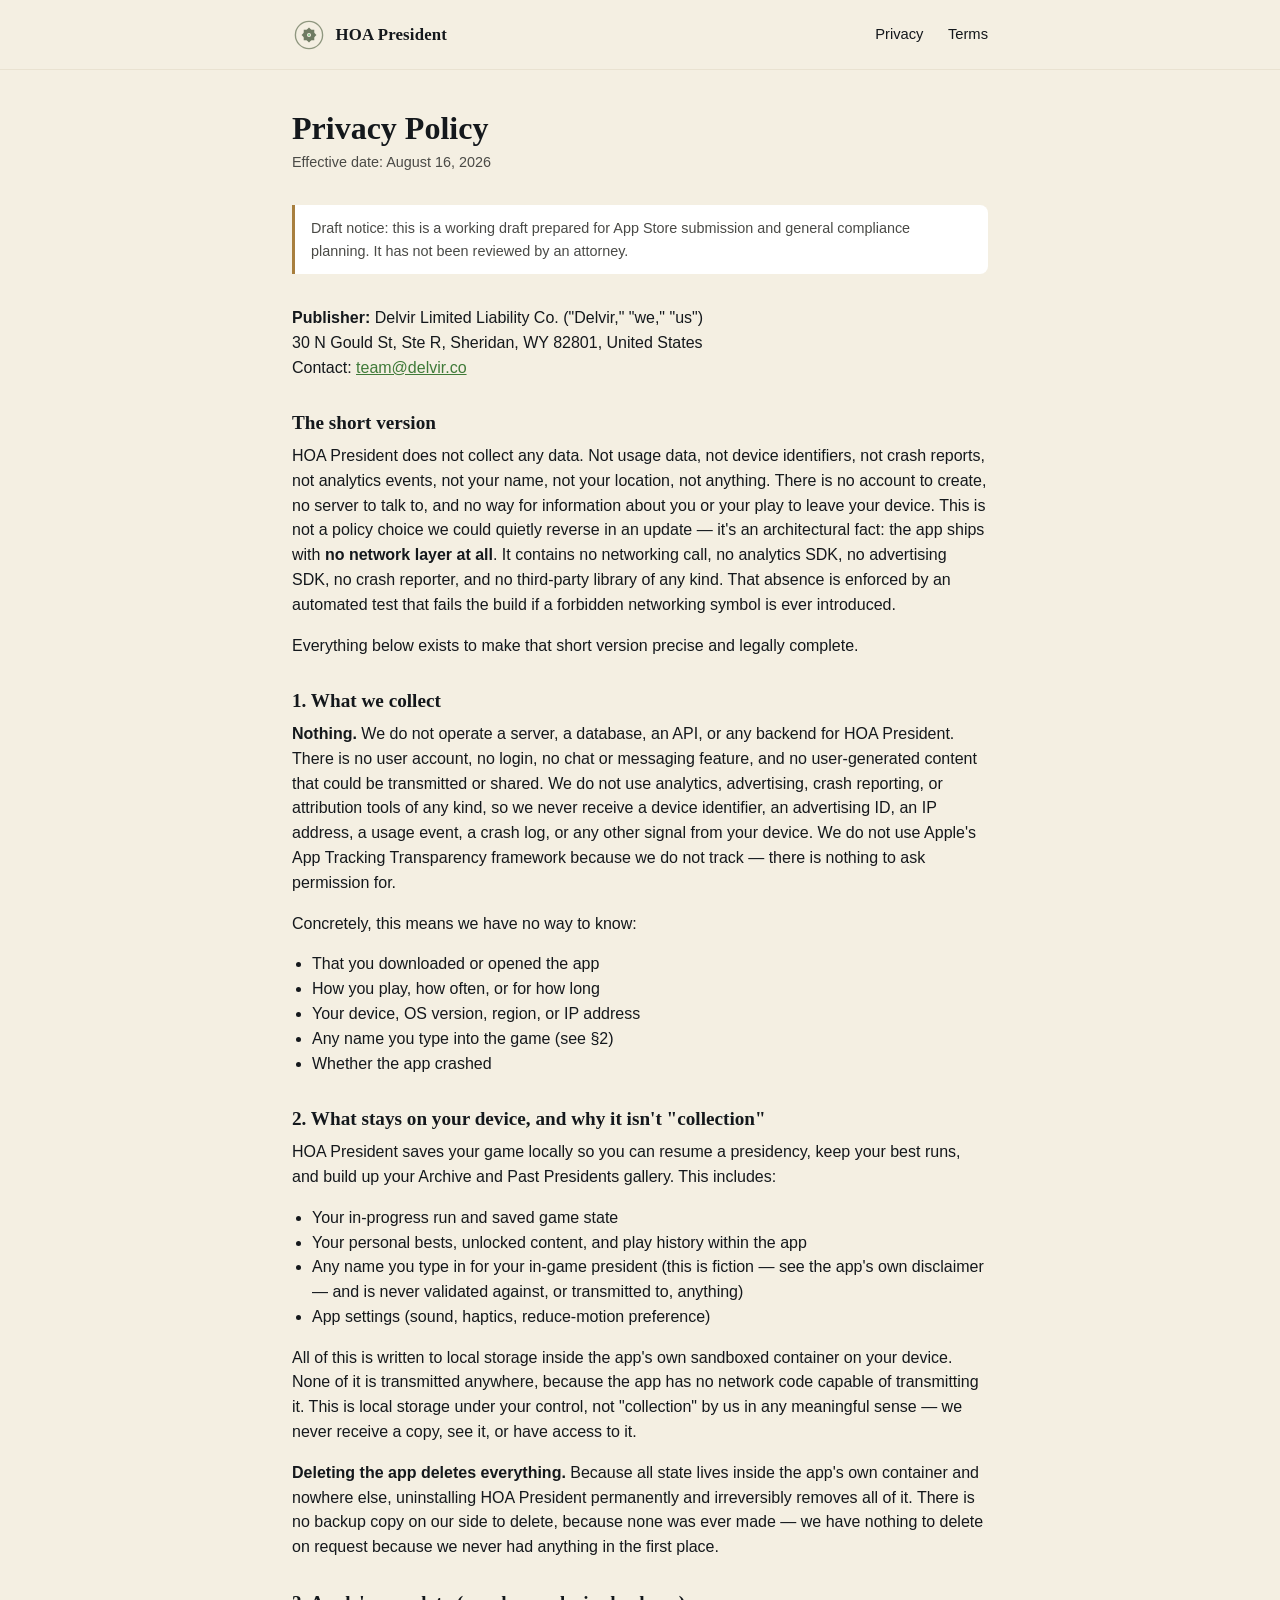
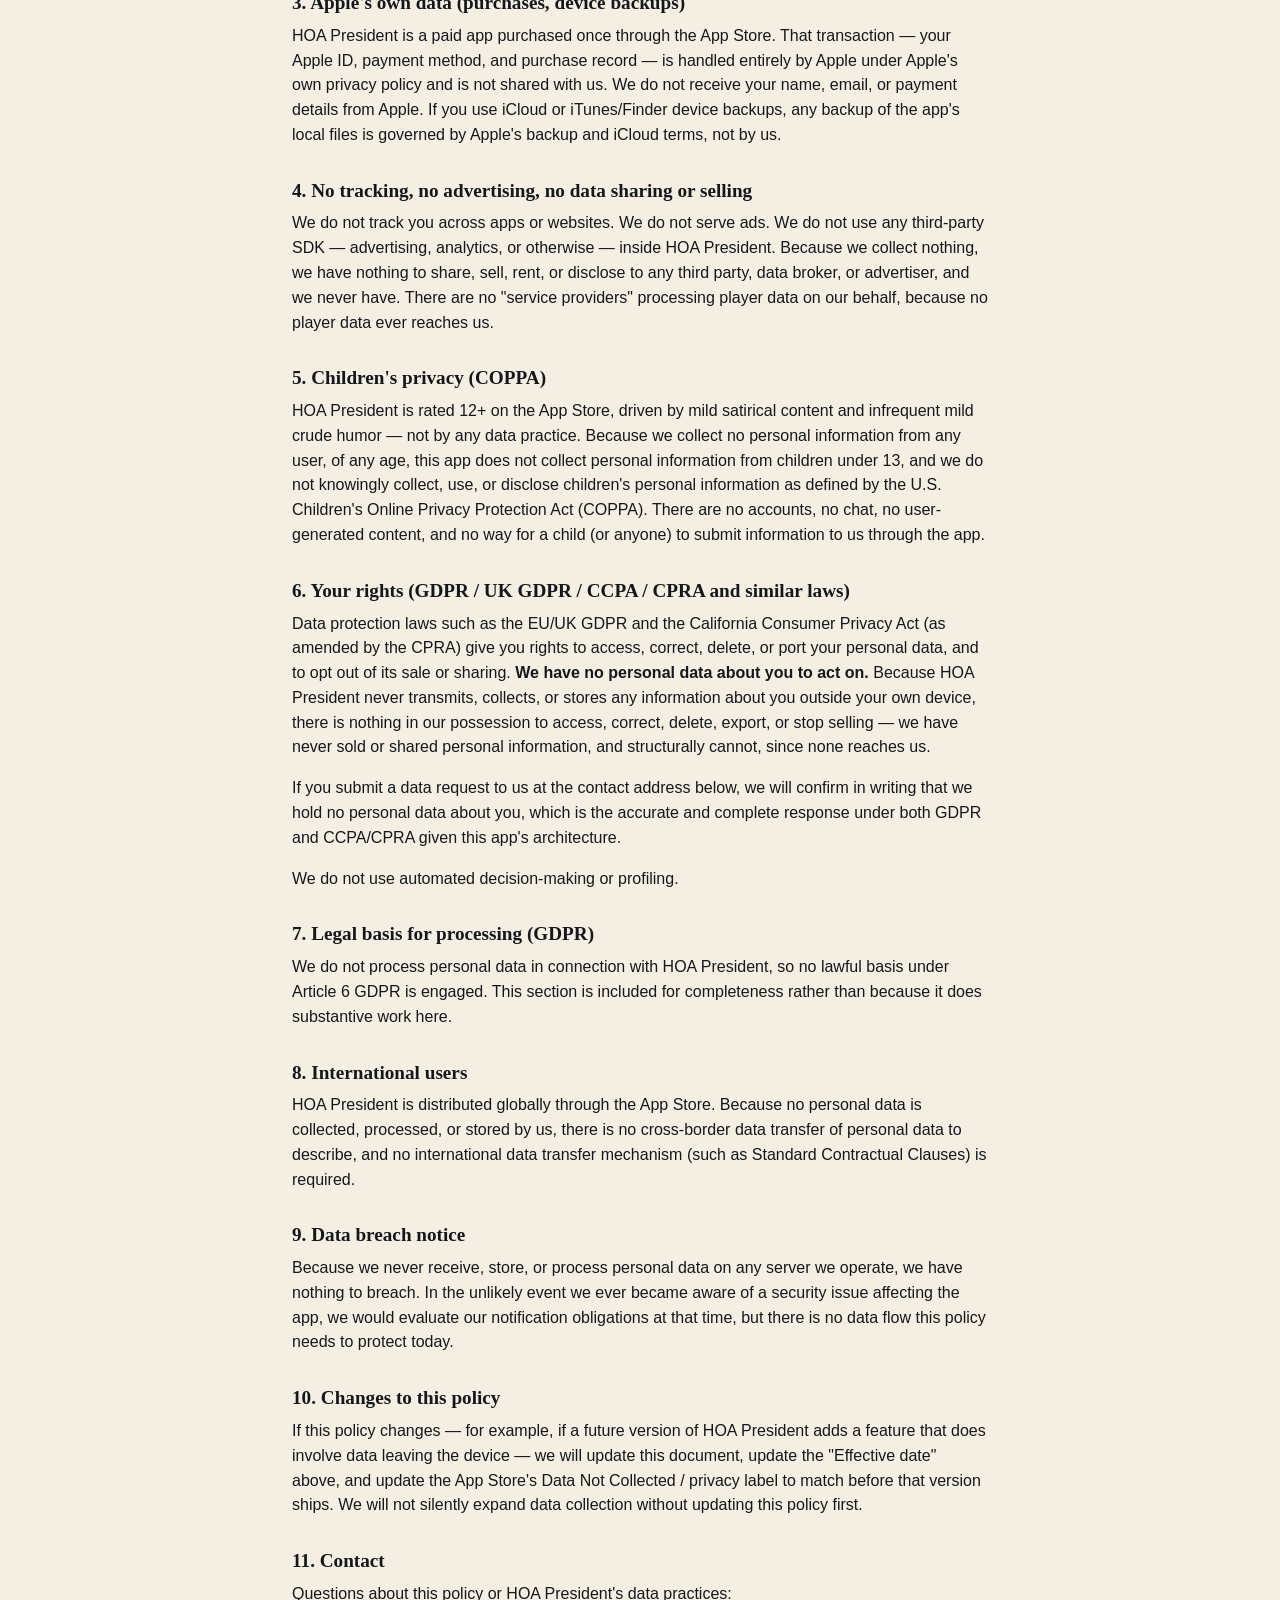
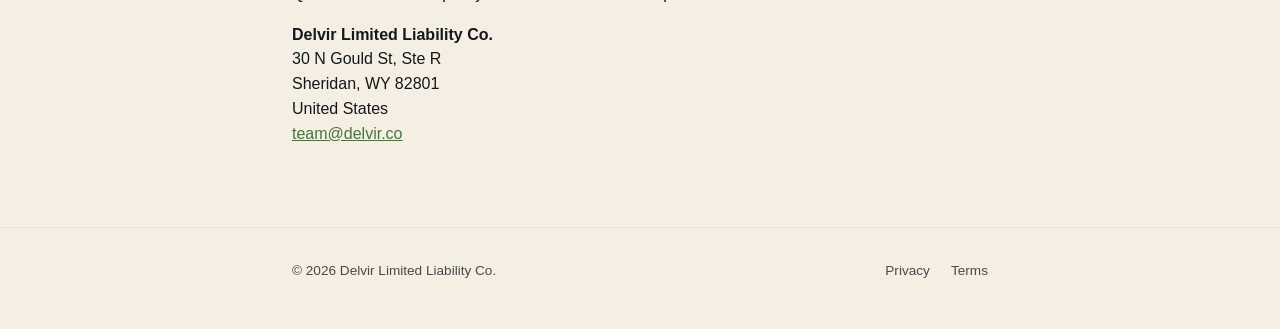
==== privacy.html @ aea38b38 "HOA President marketing site: static landing + privacy + terms Structural mirror of pocket-veto-site" ====
<!doctype html>
<html lang="en">
<head>
<meta charset="utf-8">
<meta name="viewport" content="width=device-width, initial-scale=1">
<title>Privacy Policy — HOA President</title>
<meta name="description" content="HOA President collects no data. No account, no server, no network calls of any kind — this policy explains exactly what that means and why.">
<meta property="og:title" content="HOA President — Privacy Policy">
<meta property="og:description" content="HOA President collects no data. No account, no server, no network calls of any kind.">
<meta property="og:type" content="website">
<meta property="og:url" content="https://hoa-president-site.vercel.app/privacy">
<meta name="theme-color" content="#f4efe2">
<link rel="icon" href="/favicon.svg?v=1" type="image/svg+xml">
<link rel="icon" href="/icon-32.png?v=1" sizes="32x32" type="image/png">
<link rel="apple-touch-icon" href="/apple-touch-icon.png?v=1" sizes="180x180">
<link rel="manifest" href="/site.webmanifest">
<link rel="stylesheet" href="/styles.css">
</head>
<body class="legal">

<header class="site-header">
  <div class="wrap">
    <a class="brand" href="/">
      <svg class="seal" viewBox="0 0 200 200" role="img" aria-label="HOA President mark">
        <circle cx="100" cy="100" r="80" fill="none" stroke="#8F977F" stroke-width="8"/>
        <g fill="#6F7B63">
          <rect x="69" y="69" width="62" height="62"/>
          <rect x="69" y="69" width="62" height="62" transform="rotate(45 100 100)"/>
        </g>
        <circle cx="100" cy="100" r="12" fill="#F4EFE2"/>
        <circle cx="100" cy="100" r="6" fill="#7FC98B"/>
      </svg>
      <span class="brand-name">HOA President</span>
    </a>
    <nav class="site-nav">
      <a href="/privacy">Privacy</a>
      <a href="/terms">Terms</a>
    </nav>
  </div>
</header>

<main>
  <div class="wrap">
    <h1>Privacy Policy</h1>
    <p class="effective">Effective date: August 16, 2026</p>

    <p class="notice">Draft notice: this is a working draft prepared for App Store submission and general compliance planning. It has not been reviewed by an attorney.</p>

    <p><strong>Publisher:</strong> Delvir Limited Liability Co. ("Delvir," "we," "us")<br>
    30 N Gould St, Ste R, Sheridan, WY 82801, United States<br>
    Contact: <a href="mailto:team@delvir.co">team@delvir.co</a></p>

    <h2>The short version</h2>
    <p>HOA President does not collect any data. Not usage data, not device identifiers, not crash reports, not analytics events, not your name, not your location, not anything. There is no account to create, no server to talk to, and no way for information about you or your play to leave your device. This is not a policy choice we could quietly reverse in an update — it's an architectural fact: the app ships with <strong>no network layer at all</strong>. It contains no networking call, no analytics SDK, no advertising SDK, no crash reporter, and no third-party library of any kind. That absence is enforced by an automated test that fails the build if a forbidden networking symbol is ever introduced.</p>
    <p>Everything below exists to make that short version precise and legally complete.</p>

    <h2>1. What we collect</h2>
    <p><strong>Nothing.</strong> We do not operate a server, a database, an API, or any backend for HOA President. There is no user account, no login, no chat or messaging feature, and no user-generated content that could be transmitted or shared. We do not use analytics, advertising, crash reporting, or attribution tools of any kind, so we never receive a device identifier, an advertising ID, an IP address, a usage event, a crash log, or any other signal from your device. We do not use Apple's App Tracking Transparency framework because we do not track — there is nothing to ask permission for.</p>
    <p>Concretely, this means we have no way to know:</p>
    <ul>
      <li>That you downloaded or opened the app</li>
      <li>How you play, how often, or for how long</li>
      <li>Your device, OS version, region, or IP address</li>
      <li>Any name you type into the game (see §2)</li>
      <li>Whether the app crashed</li>
    </ul>

    <h2>2. What stays on your device, and why it isn't "collection"</h2>
    <p>HOA President saves your game locally so you can resume a presidency, keep your best runs, and build up your Archive and Past Presidents gallery. This includes:</p>
    <ul>
      <li>Your in-progress run and saved game state</li>
      <li>Your personal bests, unlocked content, and play history within the app</li>
      <li>Any name you type in for your in-game president (this is fiction — see the app's own disclaimer — and is never validated against, or transmitted to, anything)</li>
      <li>App settings (sound, haptics, reduce-motion preference)</li>
    </ul>
    <p>All of this is written to local storage inside the app's own sandboxed container on your device. None of it is transmitted anywhere, because the app has no network code capable of transmitting it. This is local storage under your control, not "collection" by us in any meaningful sense — we never receive a copy, see it, or have access to it.</p>
    <p><strong>Deleting the app deletes everything.</strong> Because all state lives inside the app's own container and nowhere else, uninstalling HOA President permanently and irreversibly removes all of it. There is no backup copy on our side to delete, because none was ever made — we have nothing to delete on request because we never had anything in the first place.</p>

    <h2>3. Apple's own data (purchases, device backups)</h2>
    <p>HOA President is a paid app purchased once through the App Store. That transaction — your Apple ID, payment method, and purchase record — is handled entirely by Apple under Apple's own privacy policy and is not shared with us. We do not receive your name, email, or payment details from Apple. If you use iCloud or iTunes/Finder device backups, any backup of the app's local files is governed by Apple's backup and iCloud terms, not by us.</p>

    <h2>4. No tracking, no advertising, no data sharing or selling</h2>
    <p>We do not track you across apps or websites. We do not serve ads. We do not use any third-party SDK — advertising, analytics, or otherwise — inside HOA President. Because we collect nothing, we have nothing to share, sell, rent, or disclose to any third party, data broker, or advertiser, and we never have. There are no "service providers" processing player data on our behalf, because no player data ever reaches us.</p>

    <h2>5. Children's privacy (COPPA)</h2>
    <p>HOA President is rated 12+ on the App Store, driven by mild satirical content and infrequent mild crude humor — not by any data practice. Because we collect no personal information from any user, of any age, this app does not collect personal information from children under 13, and we do not knowingly collect, use, or disclose children's personal information as defined by the U.S. Children's Online Privacy Protection Act (COPPA). There are no accounts, no chat, no user-generated content, and no way for a child (or anyone) to submit information to us through the app.</p>

    <h2>6. Your rights (GDPR / UK GDPR / CCPA / CPRA and similar laws)</h2>
    <p>Data protection laws such as the EU/UK GDPR and the California Consumer Privacy Act (as amended by the CPRA) give you rights to access, correct, delete, or port your personal data, and to opt out of its sale or sharing. <strong>We have no personal data about you to act on.</strong> Because HOA President never transmits, collects, or stores any information about you outside your own device, there is nothing in our possession to access, correct, delete, export, or stop selling — we have never sold or shared personal information, and structurally cannot, since none reaches us.</p>
    <p>If you submit a data request to us at the contact address below, we will confirm in writing that we hold no personal data about you, which is the accurate and complete response under both GDPR and CCPA/CPRA given this app's architecture.</p>
    <p>We do not use automated decision-making or profiling.</p>

    <h2>7. Legal basis for processing (GDPR)</h2>
    <p>We do not process personal data in connection with HOA President, so no lawful basis under Article 6 GDPR is engaged. This section is included for completeness rather than because it does substantive work here.</p>

    <h2>8. International users</h2>
    <p>HOA President is distributed globally through the App Store. Because no personal data is collected, processed, or stored by us, there is no cross-border data transfer of personal data to describe, and no international data transfer mechanism (such as Standard Contractual Clauses) is required.</p>

    <h2>9. Data breach notice</h2>
    <p>Because we never receive, store, or process personal data on any server we operate, we have nothing to breach. In the unlikely event we ever became aware of a security issue affecting the app, we would evaluate our notification obligations at that time, but there is no data flow this policy needs to protect today.</p>

    <h2>10. Changes to this policy</h2>
    <p>If this policy changes — for example, if a future version of HOA President adds a feature that does involve data leaving the device — we will update this document, update the "Effective date" above, and update the App Store's Data Not Collected / privacy label to match before that version ships. We will not silently expand data collection without updating this policy first.</p>

    <h2>11. Contact</h2>
    <p>Questions about this policy or HOA President's data practices:</p>
    <p><strong>Delvir Limited Liability Co.</strong><br>
    30 N Gould St, Ste R<br>
    Sheridan, WY 82801<br>
    United States<br>
    <a href="mailto:team@delvir.co">team@delvir.co</a></p>
  </div>
</main>

<footer class="site-footer">
  <div class="wrap">
    <span>© 2026 Delvir Limited Liability Co.</span>
    <nav>
      <a href="/privacy">Privacy</a>
      <a href="/terms">Terms</a>
    </nav>
  </div>
</footer>

</body>
</html>
---- styles.css ----
/* Self-hosted type. No Google Fonts link anywhere: the site's CSP is
   `font-src 'self'` and `style-src 'self'`, so both the stylesheet request
   and the font files have to come from this origin. Licences ship next to
   the files (fonts/OFL-*.txt). */

@font-face {
  font-family: "Spectral";
  src: url("/fonts/Spectral-Regular.ttf") format("truetype");
  font-weight: 400;
  font-style: normal;
  font-display: swap;
}

@font-face {
  font-family: "Spectral";
  src: url("/fonts/Spectral-Italic.ttf") format("truetype");
  font-weight: 400;
  font-style: italic;
  font-display: swap;
}

@font-face {
  font-family: "Spectral";
  src: url("/fonts/Spectral-SemiBold.ttf") format("truetype");
  font-weight: 600;
  font-style: normal;
  font-display: swap;
}

@font-face {
  font-family: "Barlow Condensed";
  src: url("/fonts/BarlowCondensed-Medium.ttf") format("truetype");
  font-weight: 500;
  font-style: normal;
  font-display: swap;
}

@font-face {
  font-family: "Barlow Condensed";
  src: url("/fonts/BarlowCondensed-SemiBold.ttf") format("truetype");
  font-weight: 600;
  font-style: normal;
  font-display: swap;
}

/* HOA President — marketing site.

   Three sections, in order:
     1. shared base — parchment tokens and chrome the LEGAL pages run on
        (the joke of the app's end screen is that everything becomes a
        photocopied newsletter, so cream paper suits the paperwork pages).
        The landing page overrides all of it under `body.lp`.
     2. LANDING PAGE — "dusk over the subdivision": the app's own dark
        spruce ground, cream type, suburban pastel accents. Every token is
        lifted from the app's Palette.swift so site and app match.
     3. LEGAL PAGES — privacy.html / terms.html. */

:root {
  --ink: #14181c;
  --parchment: #f4efe2;
  --oxide: #e9e2d1;
  --garden: #3f7a38;
  --bylaws: #a87f3e;
  --max-w: 46rem;

  color-scheme: light;
  --bg: var(--parchment);
  --fg: var(--ink);
  --card-bg: #ffffff;
  --rule: var(--oxide);
  --muted: #4a4a46;
}

@media (prefers-color-scheme: dark) {
  :root {
    color-scheme: dark;
    --bg: #0c120c;
    --fg: var(--parchment);
    --card-bg: #18211a;
    --rule: #2e3a2a;
    --muted: #b6b9a4;
  }
}

* {
  box-sizing: border-box;
}

html {
  -webkit-text-size-adjust: 100%;
}

body {
  margin: 0;
  background: var(--bg);
  color: var(--fg);
  font-family: -apple-system, BlinkMacSystemFont, "Segoe UI", Roboto, Helvetica, Arial, sans-serif;
  line-height: 1.55;
  overflow-x: hidden;
}

h1, h2, h3, .display {
  font-family: ui-serif, Georgia, "Times New Roman", serif;
  font-weight: 700;
  line-height: 1.15;
  margin: 0 0 0.5em;
}

p {
  margin: 0 0 1em;
}

a {
  color: var(--garden);
}

@media (prefers-color-scheme: dark) {
  a { color: #8fd497; }
}

.eyebrow {
  font-size: 0.72rem;
  letter-spacing: 0.14em;
  text-transform: uppercase;
  font-weight: 600;
  color: var(--muted);
}

.wrap {
  max-width: var(--max-w);
  margin: 0 auto;
  padding: 0 1.25rem;
}

.wrap--wide {
  max-width: 60rem;
}

/* ==================================================================
   LANDING PAGE (index.html, body.lp)

   The app's own appearance: a very dark spruce green (a lawn after the
   streetlights come on, not neutral black), warm cream type, suburban
   pastel accents. The phone lives in the sticky right rail above the
   price card and pages through the app's real screens as the left
   column scrolls past it.

   Colour sources (HOAPresident/DesignSystem/Palette.swift):
     ground #0C120C · panel #111812 · surface #18211A · track #293429
     hairlines #2E3A2A / #35422F · cream #F2EFE2 · body #DEDCCB
     secondary #8F977F · tertiary #848B76 · faint #6F7663
     mint (category chrome) #8FC9A4 · periwinkle (selection) #A3B2E4
     lawn #7FC98B · garden slate #7FBF6E · bylaws slate #C79A55
   ================================================================== */

body.lp {
  --lp-ground: #0c120c;
  --lp-card: #111812;
  --lp-hair-24: #26301f;   /* quirk row borders */
  --lp-hair-soft: #2e3a2a; /* eyebrow rule, footer rule */
  --lp-hair: #35422f;      /* stat rules, price-card border */

  --lp-text: #f2efe2;
  --lp-hero-muted: #98a186;
  --lp-body-muted: #b9bca4;
  --lp-list-num: #6f7663;

  --lp-label: #8f977f;
  --lp-label-dim: #848b76;
  --lp-label-dimmer: #6f7663;

  --lp-ring: #8f977f;
  --lp-rose: #f2efe2;
  --lp-lawn: #7fc98b;

  --lp-garden: #7fbf6e;
  --lp-bylaws: #c79a55;
  --lp-link: #ccd2b8;
  --lp-link-rule: #59654c;
  --lp-accent: #8fc9a4;    /* mint — the app's category chrome */
  --lp-focus: #a3b2e4;     /* periwinkle — the app's selection color */

  --lp-ui: "Barlow Condensed", "Helvetica Neue", Arial, sans-serif;

  margin: 0;
  background: var(--lp-ground);
  color: var(--lp-text);
  font-family: Spectral, Georgia, "Times New Roman", serif;
  font-weight: 400;
  line-height: 1.55;
  /* `clip`, not `hidden`: `hidden` would make body a scroll container and
     silently kill the sticky rail. */
  overflow-x: clip;
  -webkit-font-smoothing: antialiased;
}

body.lp a {
  color: var(--lp-link);
  text-decoration-color: var(--lp-link-rule);
  text-underline-offset: 3px;
}

body.lp a:hover {
  color: var(--lp-text);
  text-decoration-color: currentColor;
}

body.lp :focus-visible {
  outline: 2px solid var(--lp-focus);
  outline-offset: 3px;
}

.page {
  max-width: 1280px;
  margin: 0 auto;
  padding: 34px clamp(20px, 5.5vw, 80px) 96px;
}

/* ---------- header ---------- */

.hd {
  display: flex;
  align-items: center;
  justify-content: space-between;
  gap: 20px;
}

.hd-lockup {
  display: flex;
  align-items: center;
  gap: 18px;
  min-width: 0;
}

.mark {
  width: 54px;
  height: 54px;
  flex: none;
  display: block;
}

/* The mark itself: the association's eight-point rose in a ring — same
   geometry as favicon.svg. Compass or impact sprinkler, reader's choice. */
.mark-ring { stroke: var(--lp-ring); }
.mark-rose { fill: var(--lp-rose); }
.mark-hub { fill: var(--lp-ground); }
.mark-pip { fill: var(--lp-lawn); }

.wordmark {
  font-size: clamp(23px, 2.4vw, 30px);
  font-weight: 600;
  letter-spacing: -0.01em;
  line-height: 1.1;
}

.hd-status {
  font-family: var(--lp-ui);
  font-weight: 500;
  font-size: 13px;
  letter-spacing: 0.24em;
  text-transform: uppercase;
  color: var(--lp-label);
  white-space: nowrap;
}

/* ---------- hero ---------- */

.hero {
  padding-top: clamp(52px, 7.5vw, 96px);
  max-width: 1000px;
}

.hero h1 {
  margin: 0;
  font-family: inherit;
  font-size: clamp(34px, 5.6vw, 62px);
  line-height: 1.04;
  font-weight: 600;
  letter-spacing: -0.025em;
  text-wrap: pretty;
  color: var(--lp-text);
}

.hero-rest {
  color: var(--lp-hero-muted);
}

/* ---------- three stat blocks ---------- */

.stats {
  display: grid;
  grid-template-columns: repeat(3, minmax(0, 1fr));
  gap: 0;
  margin-top: clamp(44px, 5.6vw, 72px);
  max-width: 900px;
}

.stat {
  border-top: 1px solid var(--lp-hair);
  padding: 16px 24px 0 0;
}

.stat-n {
  font-size: clamp(25px, 2.7vw, 34px);
  font-weight: 600;
  line-height: 1;
  letter-spacing: -0.01em;
}

.stat-l {
  margin-top: 8px;
  font-family: var(--lp-ui);
  font-weight: 500;
  font-size: 13px;
  letter-spacing: 0.18em;
  text-transform: uppercase;
  color: var(--lp-label);
  line-height: 1.3;
}

/* ---------- two-column main ---------- */

.main {
  display: grid;
  grid-template-columns: minmax(0, 7fr) minmax(0, 4fr);
  gap: clamp(40px, 5.6vw, 72px);
  align-items: start;
  margin-top: clamp(56px, 7.5vw, 96px);
}

/* --- left: from the minutes --- */

.desk {
  min-width: 0;
}

.eyebrow-row {
  display: flex;
  align-items: center;
  gap: 14px;
}

.lp .eyebrow {
  margin: 0;
  font-family: var(--lp-ui);
  font-weight: 500;
  font-size: 13px;
  line-height: 1.2;
  letter-spacing: 0.24em;
  text-transform: uppercase;
  color: var(--lp-accent);
}

.eyebrow-rule {
  flex: 1;
  height: 1px;
  background: var(--lp-hair-soft);
}

.quirks {
  list-style: none;
  margin: 0;
  padding: 0;
  display: flex;
  flex-direction: column;
}

.quirks li {
  display: grid;
  grid-template-columns: 46px minmax(0, 1fr);
  gap: 0 20px;
  padding: 26px 0;
  border-bottom: 1px solid var(--lp-hair-24);
}

.quirks li:last-child {
  border-bottom: 0;
  padding-bottom: 0;
}

.q-num {
  font-family: var(--lp-ui);
  font-weight: 500;
  font-size: 15px;
  letter-spacing: 0.12em;
  color: var(--lp-list-num);
  padding-top: 8px;
}

.quirks p {
  margin: 0;
  font-size: clamp(17px, 1.7vw, 21px);
  line-height: 1.5;
  color: var(--lp-body-muted);
  text-wrap: pretty;
}

.quirks b {
  font-weight: 600;
  color: var(--lp-text);
}

/* --- right: the sticky rail (phone + price card) --- */

.rail {
  position: sticky;
  top: 32px;
  display: flex;
  flex-direction: column;
  align-items: stretch;
  gap: 26px;
}

.device {
  display: flex;
  flex-direction: column;
  align-items: center;
  gap: 14px;
}

/* The phone is sized so the whole rail — phone, gap, price card — still
   fits one viewport, which is what makes the sticky paging readable. */
.phone {
  position: relative;
  width: clamp(150px, calc((100svh - 350px) * 0.46), 232px);
  padding: 7px;
  border-radius: 34px;
  background: linear-gradient(145deg, #d9ddd2, #99a094 34%, #5e695a 60%, #38422f 80%, #161d15);
  box-shadow:
    0 34px 60px -26px rgba(0, 0, 0, 0.7),
    0 8px 20px rgba(0, 0, 0, 0.35),
    inset 0 1px 2px rgba(255, 255, 255, 0.28);
}

.phone-rim {
  padding: 3px;
  border-radius: 28px;
  background: #05080a;
}

.phone-screen {
  position: relative;
  aspect-ratio: 1178 / 2556;
  overflow: hidden;
  border-radius: 25px;
  background: var(--lp-ground);
}

.shot {
  position: absolute;
  inset: 0;
  margin: 0;
  opacity: 0;
  /* linear, and short: an eased cross-fade leaves both layers visibly
     blended at the midpoint, which reads as a double exposure. */
  transition: opacity 0.28s linear;
}

.shot img {
  display: block;
  width: 100%;
  height: 100%;
  object-fit: cover;
  object-position: top center;
  -webkit-user-select: none;
  user-select: none;
}

.shot figcaption {
  position: absolute;
  width: 1px;
  height: 1px;
  overflow: hidden;
  clip-path: inset(50%);
  white-space: nowrap;
}

/* First screen shows even with JS off; app.js takes over once it runs. */
.shot:first-child,
.shot.is-active {
  opacity: 1;
}

.js .shot:first-child {
  opacity: 0;
}

.js .shot.is-active {
  opacity: 1;
}

.reel-dots {
  display: flex;
  align-items: center;
  gap: 7px;
}

.reel-dot {
  appearance: none;
  -webkit-appearance: none;
  border: 0;
  padding: 0;
  width: 7px;
  height: 7px;
  border-radius: 999px;
  background: var(--lp-hair);
  cursor: pointer;
  transition: width 0.3s ease, background-color 0.3s ease;
}

.reel-dot:hover {
  background: var(--lp-list-num);
}

.reel-dot.is-active {
  width: 22px;
  background: var(--lp-lawn);
}

.reel-hint {
  margin: 0;
  font-family: var(--lp-ui);
  font-weight: 500;
  font-size: 12px;
  letter-spacing: 0.16em;
  text-transform: uppercase;
  color: var(--lp-label-dimmer);
  transition: opacity 0.4s ease;
}

/* Retired once the visitor is steering by hand, and once the reel has reached
   its last screen — by then there is nothing left to keep scrolling for. */
.is-driving .reel-hint,
.is-done .reel-hint {
  opacity: 0;
}

/* --- the price card --- */

.price {
  display: flex;
  flex-direction: column;
  gap: 22px;
  padding: clamp(24px, 2.6vw, 34px);
  border: 1px solid var(--lp-hair);
  border-radius: 5px;
  background: var(--lp-card);
}

.price-n {
  font-size: clamp(32px, 3.2vw, 40px);
  font-weight: 600;
  line-height: 1;
  letter-spacing: -0.02em;
}

.price-copy {
  margin: 0;
  font-size: clamp(16px, 1.5vw, 18px);
  line-height: 1.5;
  color: var(--lp-body-muted);
  text-wrap: pretty;
}

.pill {
  display: flex;
  align-items: center;
  justify-content: center;
  gap: 12px;
  min-height: 54px;
  margin: 0;
  padding: 8px 14px;
  border-radius: 3px;
  font-family: var(--lp-ui);
  font-weight: 600;
  font-size: 15px;
  letter-spacing: 0.2em;
  text-transform: uppercase;
  text-align: center;
  background: var(--lp-text);
  color: var(--lp-ground);
}

.pill .dot {
  display: block;
  width: 6px;
  height: 6px;
  flex: none;
  border-radius: 50%;
  background: var(--lp-lawn);
  animation: lp-pulse 2.4s ease-in-out infinite;
}

@keyframes lp-pulse {
  0%, 100% { opacity: 1; }
  50% { opacity: 0.32; }
}

/* ---------- footer ---------- */

.ft {
  margin-top: clamp(56px, 7.5vw, 96px);
  padding-top: 26px;
  border-top: 1px solid var(--lp-hair-soft);
  display: flex;
  align-items: flex-end;
  justify-content: space-between;
  gap: clamp(24px, 4vw, 60px);
}

.ft-neutral {
  margin: 0;
  max-width: 720px;
  font-size: 15px;
  line-height: 1.6;
  color: var(--lp-label-dim);
  text-wrap: pretty;
}

.ft-neutral .garden { color: var(--lp-garden); }
.ft-neutral .bylaws { color: var(--lp-bylaws); }

.ft-meta {
  display: flex;
  align-items: center;
  gap: 26px;
  font-family: var(--lp-ui);
  font-weight: 500;
  font-size: 13px;
  letter-spacing: 0.16em;
  text-transform: uppercase;
  color: var(--lp-label-dimmer);
  white-space: nowrap;
}

/* ---------- reduced motion ---------- */

@media (prefers-reduced-motion: reduce) {
  .shot,
  .reel-dot,
  .reel-hint { transition: none; }
  .pill .dot { animation: none; }
}

/* ---------- narrow screens ------------------------------------------------
   One honest column, in the order a stranger needs it: who this is, the hook,
   the numbers, THE THING ITSELF, then the scenarios, the price, the footer.
   Nothing is pinned and nothing hijacks a gesture. `display: contents` on the
   rail dissolves the desktop wrapper so the phone and the price card can be
   ordered independently around the quirks. */

@media (max-width: 899px) {
  .main {
    display: flex;
    flex-direction: column;
    gap: clamp(36px, 7vw, 56px);
  }

  .rail {
    position: static;
    display: contents;
  }

  .device { order: 1; }
  .desk   { order: 2; }
  .price  { order: 3; }

  .phone { width: min(232px, 62vw, 34svh); }

  .quirks li {
    grid-template-columns: 34px minmax(0, 1fr);
    gap: 0 14px;
    padding: 22px 0;
  }
}

@media (max-width: 639px) {
  .stats {
    grid-template-columns: minmax(0, 1fr);
  }

  .stat {
    padding: 14px 0 18px;
  }

  .stat:last-child { padding-bottom: 0; }

  .ft {
    flex-direction: column;
    align-items: flex-start;
    gap: 22px;
  }

  .ft-meta {
    flex-wrap: wrap;
    gap: 10px 22px;
    white-space: normal;
  }

  /* The company line takes its own row so the two links sit together. */
  .ft-meta span { flex: 0 0 100%; }

  /* One line, at 360px too. */
  .pill {
    font-size: 13px;
    letter-spacing: 0.14em;
  }
}

@media (max-width: 559px) {
  .hd {
    flex-direction: column;
    align-items: flex-start;
    gap: 12px;
  }

  .hd-lockup { gap: 14px; }

  .mark { width: 44px; height: 44px; }

  .hd-status { font-size: 12px; }
}

/* ==================================================================
   LEGAL PAGES (privacy.html, terms.html)
   ================================================================== */

.site-header {
  border-bottom: 1px solid var(--rule);
}

.site-header .wrap {
  max-width: 60rem;
  display: flex;
  align-items: center;
  justify-content: space-between;
  padding-top: 1.1rem;
  padding-bottom: 1.1rem;
  gap: 1rem;
}

.brand {
  display: flex;
  align-items: center;
  gap: 0.6rem;
  text-decoration: none;
  color: var(--fg);
}

.brand .seal {
  width: 34px;
  height: 34px;
  flex: none;
}

.brand-name {
  font-family: ui-serif, Georgia, "Times New Roman", serif;
  font-weight: 700;
  font-size: 1.05rem;
  letter-spacing: 0.01em;
}

.site-nav a {
  color: var(--fg);
  text-decoration: none;
  font-size: 0.92rem;
  margin-left: 1.25rem;
}

.site-nav a:hover {
  text-decoration: underline;
}

.site-footer {
  border-top: 1px solid var(--rule);
  padding: 2rem 0 3rem;
}

.site-footer .wrap {
  max-width: 60rem;
  display: flex;
  flex-wrap: wrap;
  gap: 0.75rem 1.5rem;
  align-items: center;
  justify-content: space-between;
  font-size: 0.85rem;
  color: var(--muted);
}

.site-footer nav a {
  color: var(--muted);
  text-decoration: none;
  margin-right: 1.1rem;
}

.site-footer nav a:last-child {
  margin-right: 0;
}

.site-footer nav a:hover {
  color: var(--fg);
  text-decoration: underline;
}

.legal main {
  padding: 2.5rem 0 4rem;
}

.legal .wrap {
  max-width: var(--max-w);
}

.legal h1 {
  font-size: 2rem;
  margin-bottom: 0.25rem;
}

.legal .effective {
  color: var(--muted);
  font-size: 0.9rem;
  margin-bottom: 2rem;
}

.legal h2 {
  font-size: 1.2rem;
  margin-top: 2rem;
}

.legal p, .legal li {
  color: var(--fg);
}

.legal ul {
  padding-left: 1.25rem;
}

.legal .notice {
  border-left: 3px solid var(--bylaws);
  padding: 0.75rem 1rem;
  background: var(--card-bg);
  border-radius: 0 8px 8px 0;
  font-size: 0.9rem;
  color: var(--muted);
  margin-bottom: 2rem;
}

.legal strong {
  color: var(--fg);
}
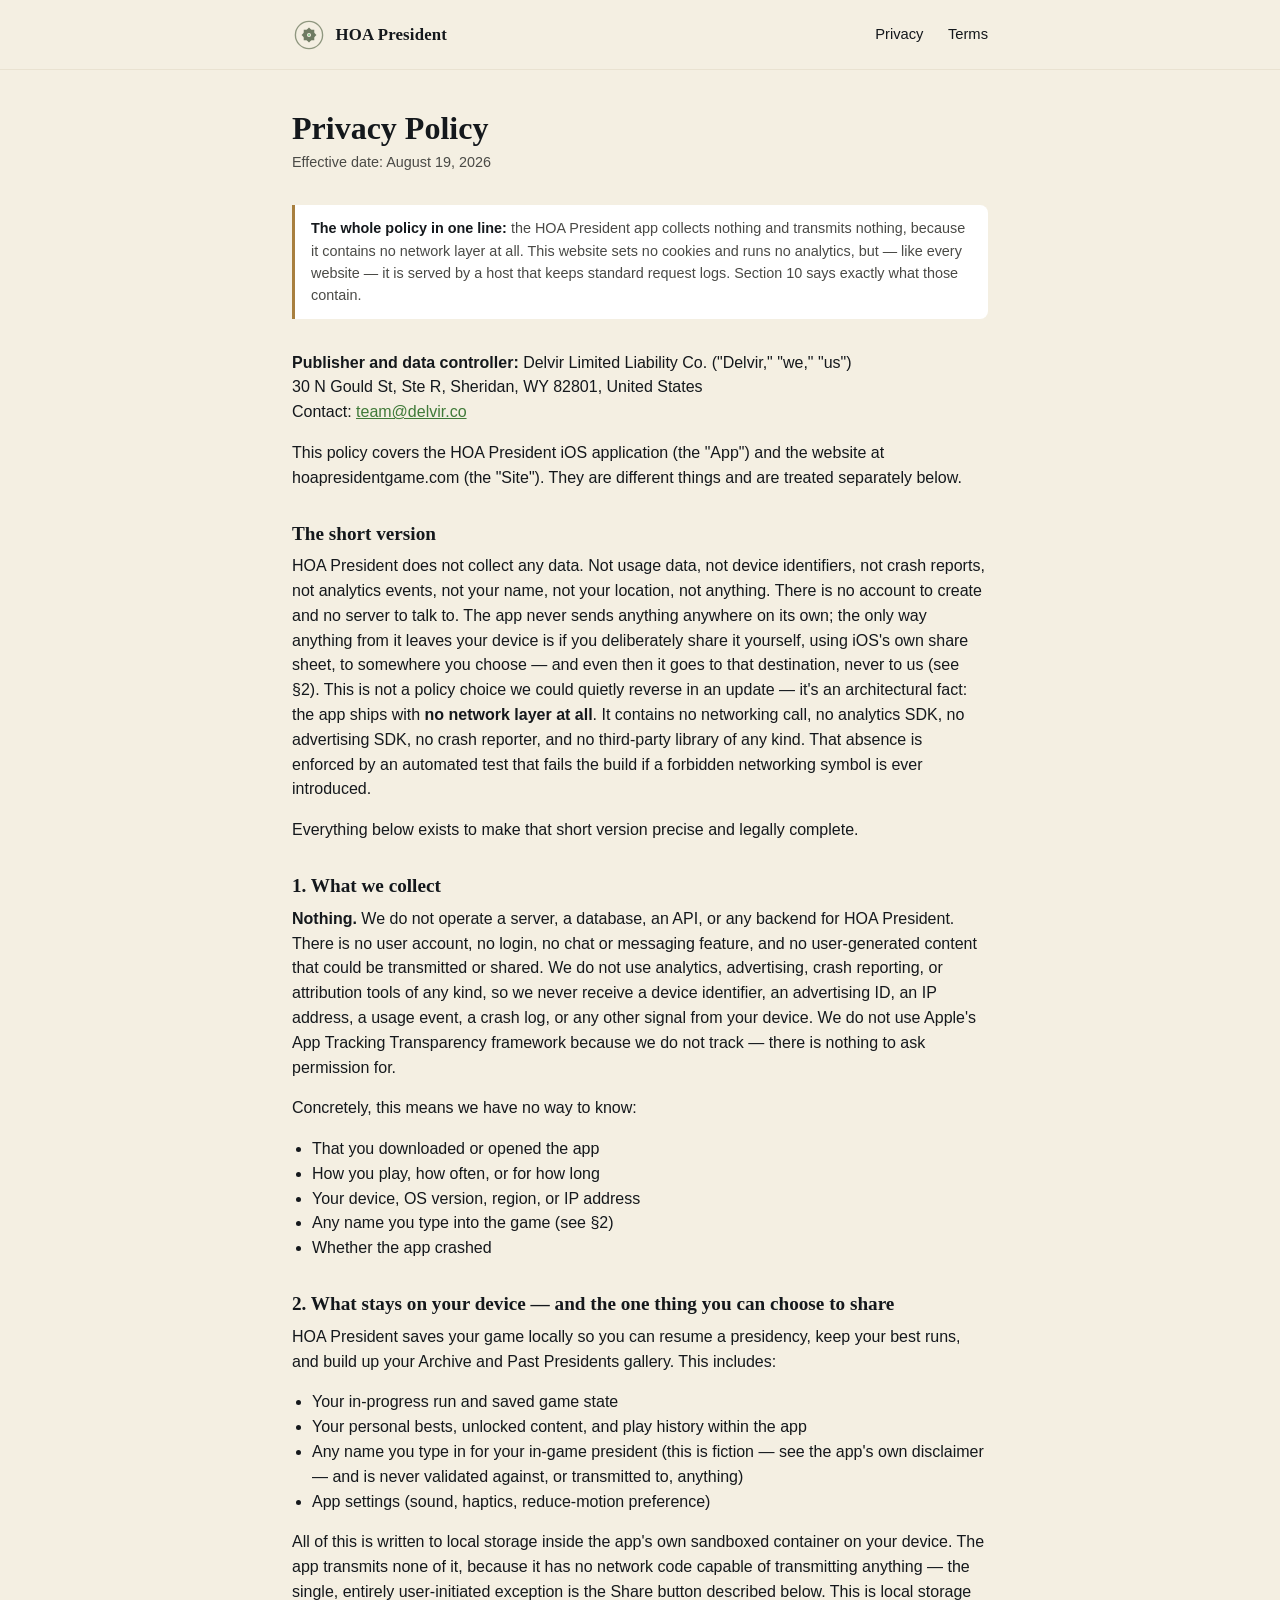
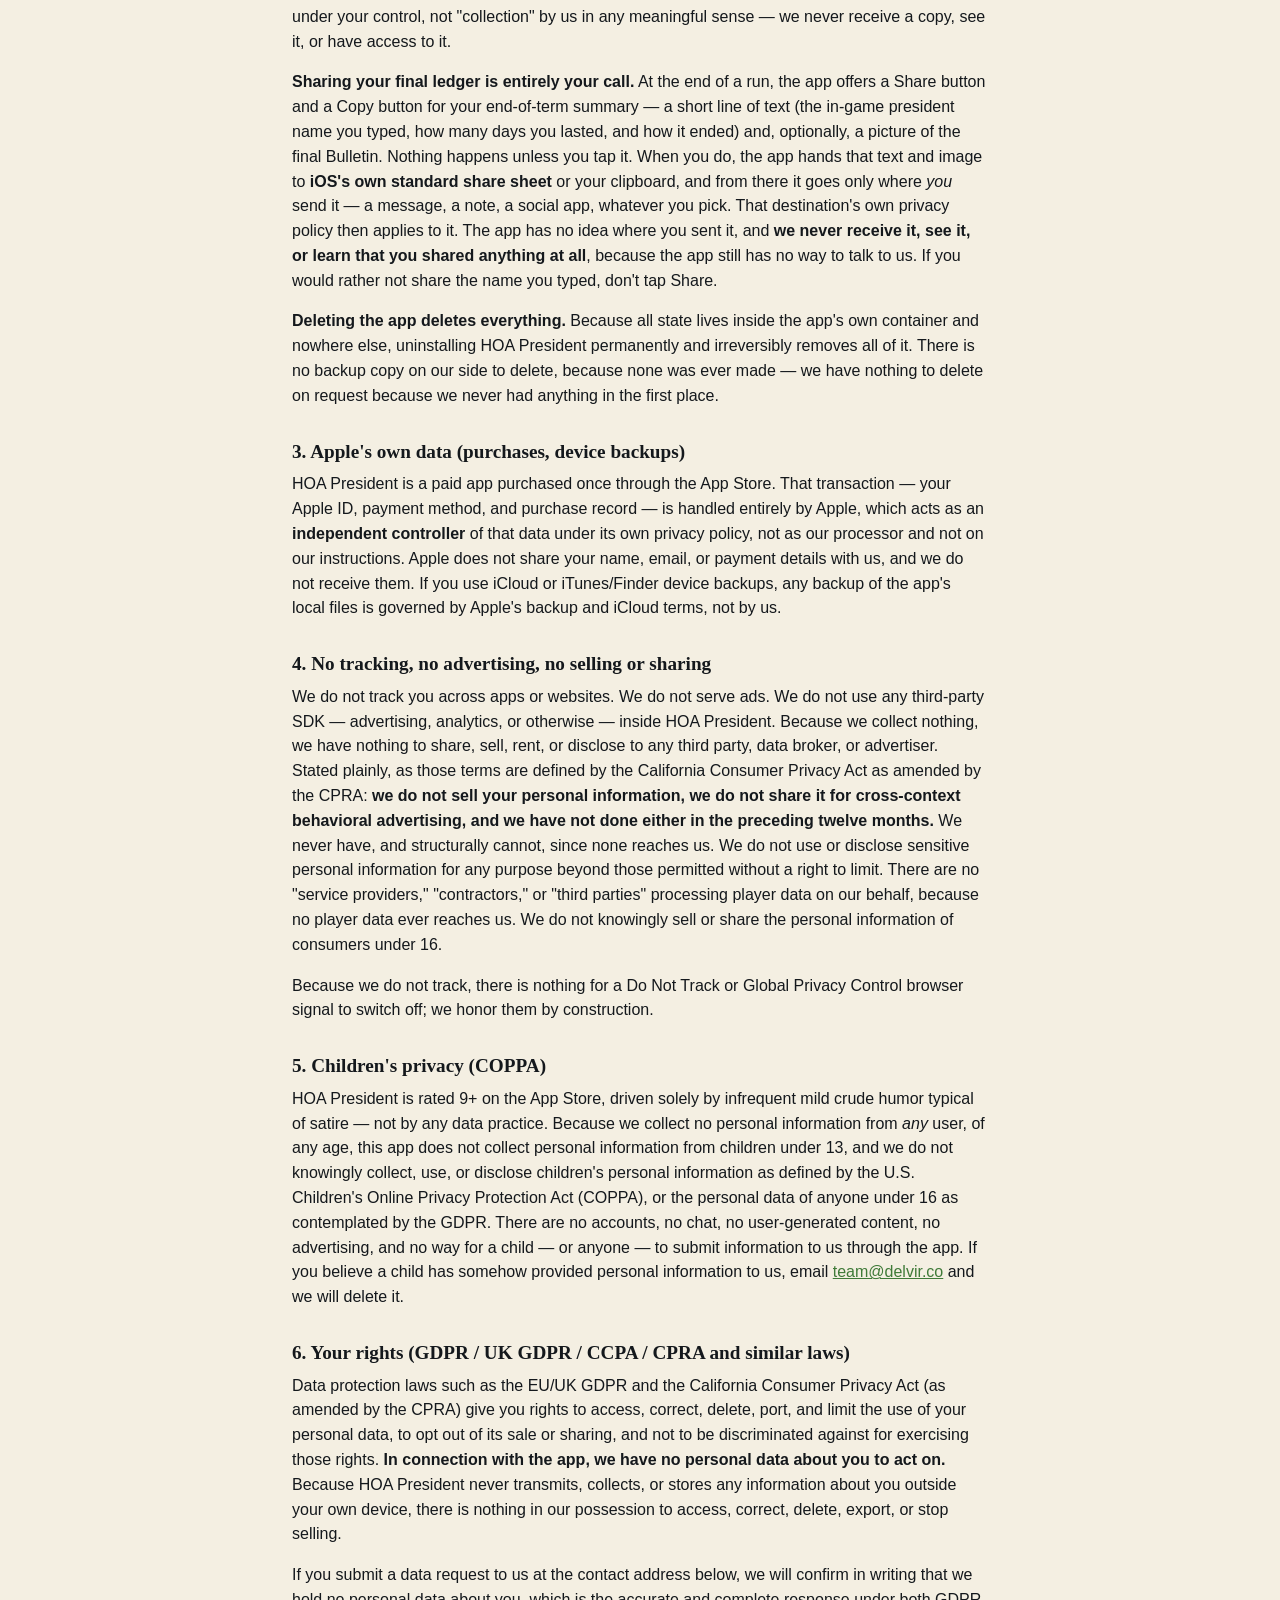
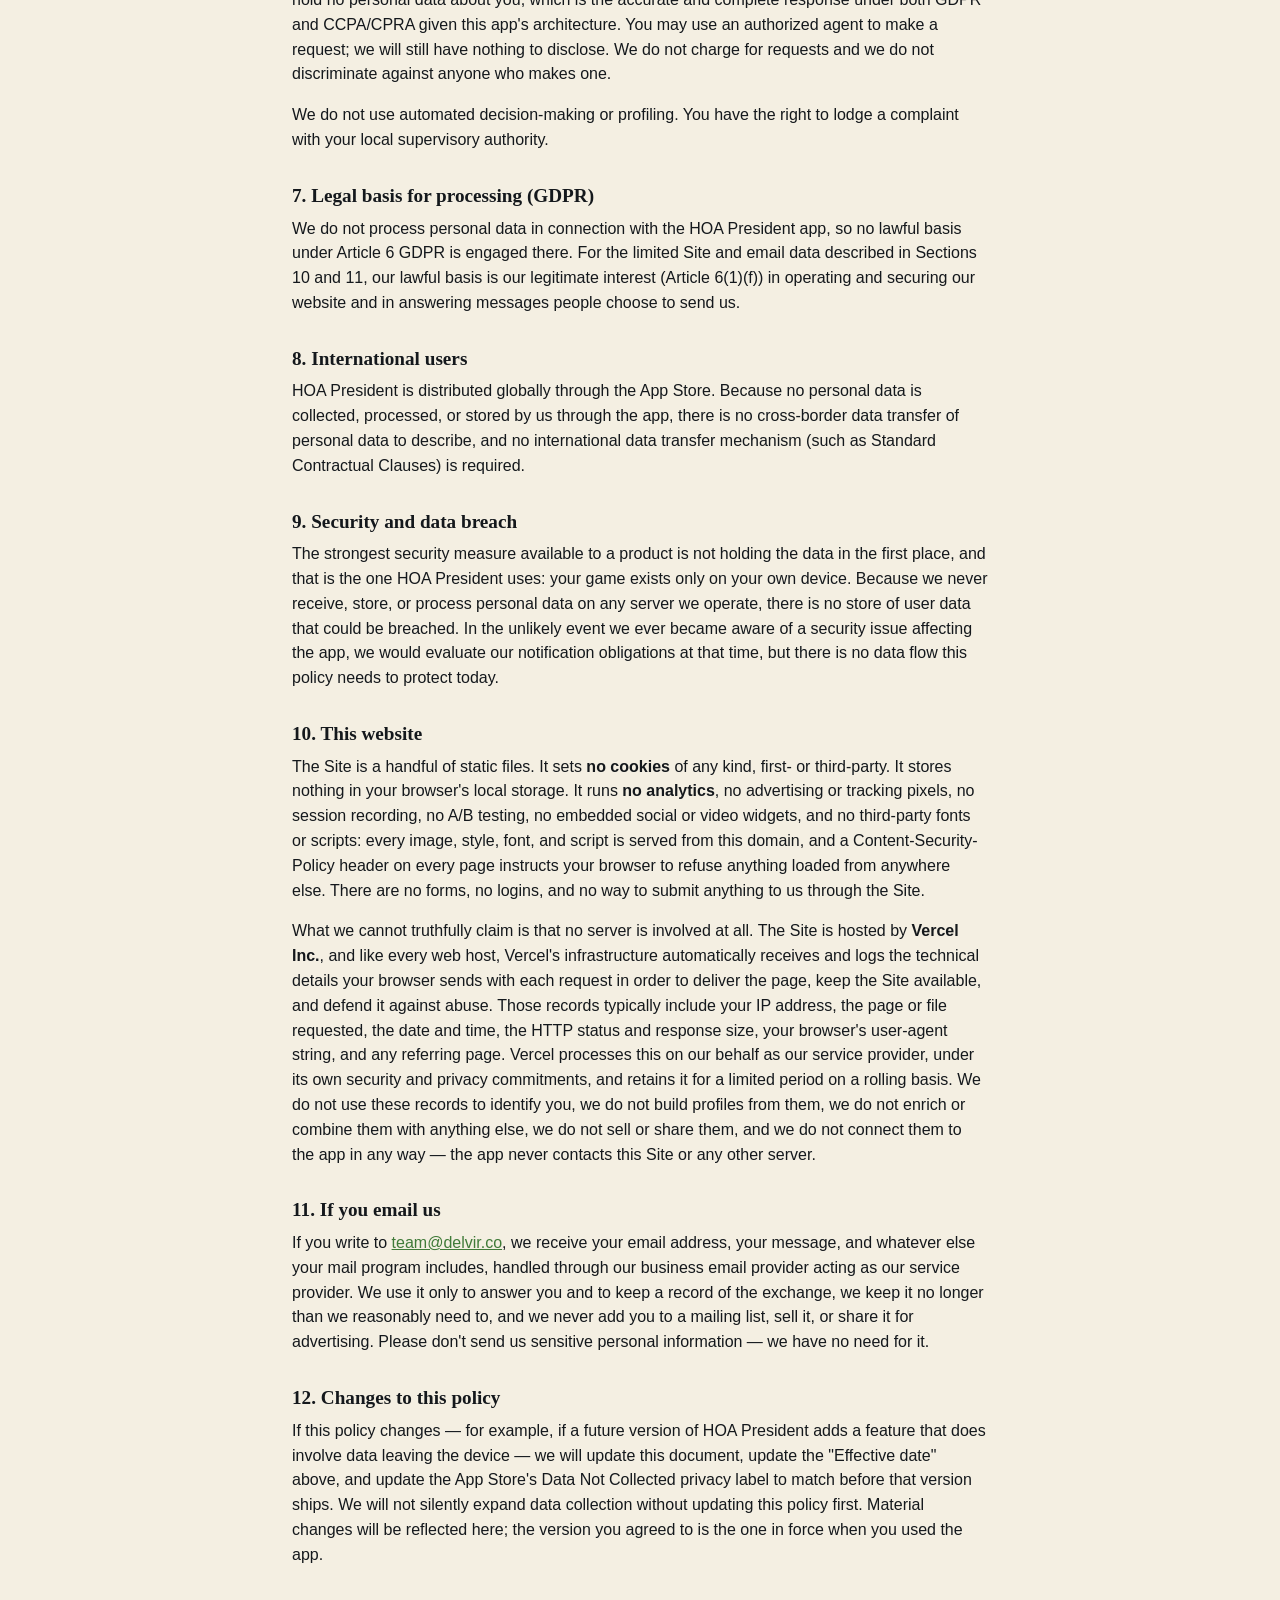
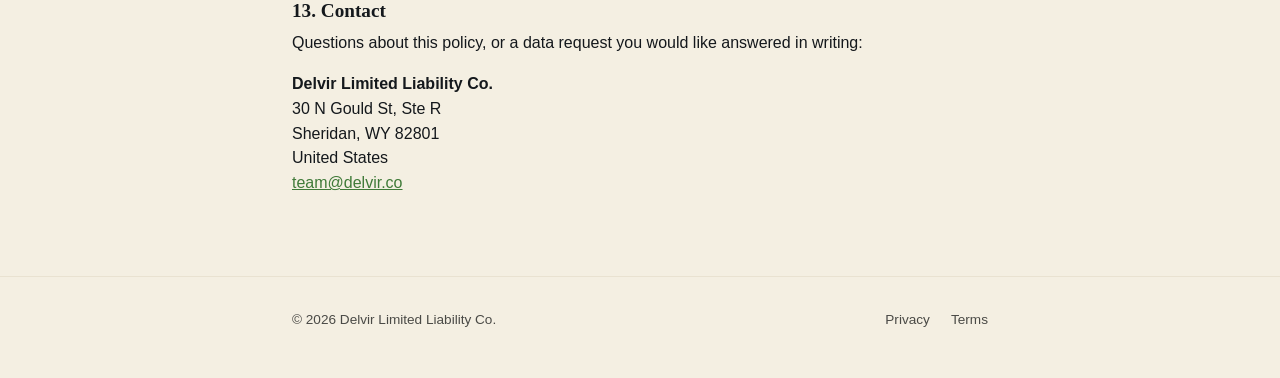
==== commit 9fff86e8: "Legal hardening: satire clauses in the Terms, honest website privacy, 9+ correction Terms of Use, re" ====
--- a/privacy.html
+++ b/privacy.html
@@ -4,11 +4,11 @@
 <meta charset="utf-8">
 <meta name="viewport" content="width=device-width, initial-scale=1">
 <title>Privacy Policy — HOA President</title>
-<meta name="description" content="HOA President collects no data. No account, no server, no network calls of any kind — this policy explains exactly what that means and why.">
+<meta name="description" content="HOA President collects no data. No account, no server, no network calls of any kind — this policy explains exactly what that means, and what this website itself does.">
 <meta property="og:title" content="HOA President — Privacy Policy">
 <meta property="og:description" content="HOA President collects no data. No account, no server, no network calls of any kind.">
 <meta property="og:type" content="website">
-<meta property="og:url" content="https://hoa-president-site.vercel.app/privacy">
+<meta property="og:url" content="https://hoapresidentgame.com/privacy">
 <meta name="theme-color" content="#f4efe2">
 <link rel="icon" href="/favicon.svg?v=1" type="image/svg+xml">
 <link rel="icon" href="/icon-32.png?v=1" sizes="32x32" type="image/png">
@@ -42,16 +42,18 @@
 <main>
   <div class="wrap">
     <h1>Privacy Policy</h1>
-    <p class="effective">Effective date: August 16, 2026</p>
+    <p class="effective">Effective date: August 19, 2026</p>
 
-    <p class="notice">Draft notice: this is a working draft prepared for App Store submission and general compliance planning. It has not been reviewed by an attorney.</p>
+    <p class="notice"><strong>The whole policy in one line:</strong> the HOA President app collects nothing and transmits nothing, because it contains no network layer at all. This website sets no cookies and runs no analytics, but — like every website — it is served by a host that keeps standard request logs. Section 10 says exactly what those contain.</p>
 
-    <p><strong>Publisher:</strong> Delvir Limited Liability Co. ("Delvir," "we," "us")<br>
+    <p><strong>Publisher and data controller:</strong> Delvir Limited Liability Co. ("Delvir," "we," "us")<br>
     30 N Gould St, Ste R, Sheridan, WY 82801, United States<br>
     Contact: <a href="mailto:team@delvir.co">team@delvir.co</a></p>
 
+    <p>This policy covers the HOA President iOS application (the "App") and the website at hoapresidentgame.com (the "Site"). They are different things and are treated separately below.</p>
+
     <h2>The short version</h2>
-    <p>HOA President does not collect any data. Not usage data, not device identifiers, not crash reports, not analytics events, not your name, not your location, not anything. There is no account to create, no server to talk to, and no way for information about you or your play to leave your device. This is not a policy choice we could quietly reverse in an update — it's an architectural fact: the app ships with <strong>no network layer at all</strong>. It contains no networking call, no analytics SDK, no advertising SDK, no crash reporter, and no third-party library of any kind. That absence is enforced by an automated test that fails the build if a forbidden networking symbol is ever introduced.</p>
+    <p>HOA President does not collect any data. Not usage data, not device identifiers, not crash reports, not analytics events, not your name, not your location, not anything. There is no account to create and no server to talk to. The app never sends anything anywhere on its own; the only way anything from it leaves your device is if you deliberately share it yourself, using iOS's own share sheet, to somewhere you choose — and even then it goes to that destination, never to us (see §2). This is not a policy choice we could quietly reverse in an update — it's an architectural fact: the app ships with <strong>no network layer at all</strong>. It contains no networking call, no analytics SDK, no advertising SDK, no crash reporter, and no third-party library of any kind. That absence is enforced by an automated test that fails the build if a forbidden networking symbol is ever introduced.</p>
     <p>Everything below exists to make that short version precise and legally complete.</p>
 
     <h2>1. What we collect</h2>
@@ -65,7 +67,7 @@
       <li>Whether the app crashed</li>
     </ul>
 
-    <h2>2. What stays on your device, and why it isn't "collection"</h2>
+    <h2>2. What stays on your device — and the one thing you can choose to share</h2>
     <p>HOA President saves your game locally so you can resume a presidency, keep your best runs, and build up your Archive and Past Presidents gallery. This includes:</p>
     <ul>
       <li>Your in-progress run and saved game state</li>
@@ -73,37 +75,46 @@
       <li>Any name you type in for your in-game president (this is fiction — see the app's own disclaimer — and is never validated against, or transmitted to, anything)</li>
       <li>App settings (sound, haptics, reduce-motion preference)</li>
     </ul>
-    <p>All of this is written to local storage inside the app's own sandboxed container on your device. None of it is transmitted anywhere, because the app has no network code capable of transmitting it. This is local storage under your control, not "collection" by us in any meaningful sense — we never receive a copy, see it, or have access to it.</p>
+    <p>All of this is written to local storage inside the app's own sandboxed container on your device. The app transmits none of it, because it has no network code capable of transmitting anything — the single, entirely user-initiated exception is the Share button described below. This is local storage under your control, not "collection" by us in any meaningful sense — we never receive a copy, see it, or have access to it.</p>
+    <p><strong>Sharing your final ledger is entirely your call.</strong> At the end of a run, the app offers a Share button and a Copy button for your end-of-term summary — a short line of text (the in-game president name you typed, how many days you lasted, and how it ended) and, optionally, a picture of the final Bulletin. Nothing happens unless you tap it. When you do, the app hands that text and image to <strong>iOS's own standard share sheet</strong> or your clipboard, and from there it goes only where <em>you</em> send it — a message, a note, a social app, whatever you pick. That destination's own privacy policy then applies to it. The app has no idea where you sent it, and <strong>we never receive it, see it, or learn that you shared anything at all</strong>, because the app still has no way to talk to us. If you would rather not share the name you typed, don't tap Share.</p>
     <p><strong>Deleting the app deletes everything.</strong> Because all state lives inside the app's own container and nowhere else, uninstalling HOA President permanently and irreversibly removes all of it. There is no backup copy on our side to delete, because none was ever made — we have nothing to delete on request because we never had anything in the first place.</p>
 
     <h2>3. Apple's own data (purchases, device backups)</h2>
-    <p>HOA President is a paid app purchased once through the App Store. That transaction — your Apple ID, payment method, and purchase record — is handled entirely by Apple under Apple's own privacy policy and is not shared with us. We do not receive your name, email, or payment details from Apple. If you use iCloud or iTunes/Finder device backups, any backup of the app's local files is governed by Apple's backup and iCloud terms, not by us.</p>
+    <p>HOA President is a paid app purchased once through the App Store. That transaction — your Apple ID, payment method, and purchase record — is handled entirely by Apple, which acts as an <strong>independent controller</strong> of that data under its own privacy policy, not as our processor and not on our instructions. Apple does not share your name, email, or payment details with us, and we do not receive them. If you use iCloud or iTunes/Finder device backups, any backup of the app's local files is governed by Apple's backup and iCloud terms, not by us.</p>
 
-    <h2>4. No tracking, no advertising, no data sharing or selling</h2>
-    <p>We do not track you across apps or websites. We do not serve ads. We do not use any third-party SDK — advertising, analytics, or otherwise — inside HOA President. Because we collect nothing, we have nothing to share, sell, rent, or disclose to any third party, data broker, or advertiser, and we never have. There are no "service providers" processing player data on our behalf, because no player data ever reaches us.</p>
+    <h2>4. No tracking, no advertising, no selling or sharing</h2>
+    <p>We do not track you across apps or websites. We do not serve ads. We do not use any third-party SDK — advertising, analytics, or otherwise — inside HOA President. Because we collect nothing, we have nothing to share, sell, rent, or disclose to any third party, data broker, or advertiser. Stated plainly, as those terms are defined by the California Consumer Privacy Act as amended by the CPRA: <strong>we do not sell your personal information, we do not share it for cross-context behavioral advertising, and we have not done either in the preceding twelve months.</strong> We never have, and structurally cannot, since none reaches us. We do not use or disclose sensitive personal information for any purpose beyond those permitted without a right to limit. There are no "service providers," "contractors," or "third parties" processing player data on our behalf, because no player data ever reaches us. We do not knowingly sell or share the personal information of consumers under 16.</p>
+    <p>Because we do not track, there is nothing for a Do Not Track or Global Privacy Control browser signal to switch off; we honor them by construction.</p>
 
     <h2>5. Children's privacy (COPPA)</h2>
-    <p>HOA President is rated 12+ on the App Store, driven by mild satirical content and infrequent mild crude humor — not by any data practice. Because we collect no personal information from any user, of any age, this app does not collect personal information from children under 13, and we do not knowingly collect, use, or disclose children's personal information as defined by the U.S. Children's Online Privacy Protection Act (COPPA). There are no accounts, no chat, no user-generated content, and no way for a child (or anyone) to submit information to us through the app.</p>
+    <p>HOA President is rated 9+ on the App Store, driven solely by infrequent mild crude humor typical of satire — not by any data practice. Because we collect no personal information from <em>any</em> user, of any age, this app does not collect personal information from children under 13, and we do not knowingly collect, use, or disclose children's personal information as defined by the U.S. Children's Online Privacy Protection Act (COPPA), or the personal data of anyone under 16 as contemplated by the GDPR. There are no accounts, no chat, no user-generated content, no advertising, and no way for a child — or anyone — to submit information to us through the app. If you believe a child has somehow provided personal information to us, email <a href="mailto:team@delvir.co">team@delvir.co</a> and we will delete it.</p>
 
     <h2>6. Your rights (GDPR / UK GDPR / CCPA / CPRA and similar laws)</h2>
-    <p>Data protection laws such as the EU/UK GDPR and the California Consumer Privacy Act (as amended by the CPRA) give you rights to access, correct, delete, or port your personal data, and to opt out of its sale or sharing. <strong>We have no personal data about you to act on.</strong> Because HOA President never transmits, collects, or stores any information about you outside your own device, there is nothing in our possession to access, correct, delete, export, or stop selling — we have never sold or shared personal information, and structurally cannot, since none reaches us.</p>
-    <p>If you submit a data request to us at the contact address below, we will confirm in writing that we hold no personal data about you, which is the accurate and complete response under both GDPR and CCPA/CPRA given this app's architecture.</p>
-    <p>We do not use automated decision-making or profiling.</p>
+    <p>Data protection laws such as the EU/UK GDPR and the California Consumer Privacy Act (as amended by the CPRA) give you rights to access, correct, delete, port, and limit the use of your personal data, to opt out of its sale or sharing, and not to be discriminated against for exercising those rights. <strong>In connection with the app, we have no personal data about you to act on.</strong> Because HOA President never transmits, collects, or stores any information about you outside your own device, there is nothing in our possession to access, correct, delete, export, or stop selling.</p>
+    <p>If you submit a data request to us at the contact address below, we will confirm in writing that we hold no personal data about you, which is the accurate and complete response under both GDPR and CCPA/CPRA given this app's architecture. You may use an authorized agent to make a request; we will still have nothing to disclose. We do not charge for requests and we do not discriminate against anyone who makes one.</p>
+    <p>We do not use automated decision-making or profiling. You have the right to lodge a complaint with your local supervisory authority.</p>
 
     <h2>7. Legal basis for processing (GDPR)</h2>
-    <p>We do not process personal data in connection with HOA President, so no lawful basis under Article 6 GDPR is engaged. This section is included for completeness rather than because it does substantive work here.</p>
+    <p>We do not process personal data in connection with the HOA President app, so no lawful basis under Article 6 GDPR is engaged there. For the limited Site and email data described in Sections 10 and 11, our lawful basis is our legitimate interest (Article 6(1)(f)) in operating and securing our website and in answering messages people choose to send us.</p>
 
     <h2>8. International users</h2>
-    <p>HOA President is distributed globally through the App Store. Because no personal data is collected, processed, or stored by us, there is no cross-border data transfer of personal data to describe, and no international data transfer mechanism (such as Standard Contractual Clauses) is required.</p>
+    <p>HOA President is distributed globally through the App Store. Because no personal data is collected, processed, or stored by us through the app, there is no cross-border data transfer of personal data to describe, and no international data transfer mechanism (such as Standard Contractual Clauses) is required.</p>
 
-    <h2>9. Data breach notice</h2>
-    <p>Because we never receive, store, or process personal data on any server we operate, we have nothing to breach. In the unlikely event we ever became aware of a security issue affecting the app, we would evaluate our notification obligations at that time, but there is no data flow this policy needs to protect today.</p>
+    <h2>9. Security and data breach</h2>
+    <p>The strongest security measure available to a product is not holding the data in the first place, and that is the one HOA President uses: your game exists only on your own device. Because we never receive, store, or process personal data on any server we operate, there is no store of user data that could be breached. In the unlikely event we ever became aware of a security issue affecting the app, we would evaluate our notification obligations at that time, but there is no data flow this policy needs to protect today.</p>
 
-    <h2>10. Changes to this policy</h2>
-    <p>If this policy changes — for example, if a future version of HOA President adds a feature that does involve data leaving the device — we will update this document, update the "Effective date" above, and update the App Store's Data Not Collected / privacy label to match before that version ships. We will not silently expand data collection without updating this policy first.</p>
+    <h2>10. This website</h2>
+    <p>The Site is a handful of static files. It sets <strong>no cookies</strong> of any kind, first- or third-party. It stores nothing in your browser's local storage. It runs <strong>no analytics</strong>, no advertising or tracking pixels, no session recording, no A/B testing, no embedded social or video widgets, and no third-party fonts or scripts: every image, style, font, and script is served from this domain, and a Content-Security-Policy header on every page instructs your browser to refuse anything loaded from anywhere else. There are no forms, no logins, and no way to submit anything to us through the Site.</p>
+    <p>What we cannot truthfully claim is that no server is involved at all. The Site is hosted by <strong>Vercel Inc.</strong>, and like every web host, Vercel's infrastructure automatically receives and logs the technical details your browser sends with each request in order to deliver the page, keep the Site available, and defend it against abuse. Those records typically include your IP address, the page or file requested, the date and time, the HTTP status and response size, your browser's user-agent string, and any referring page. Vercel processes this on our behalf as our service provider, under its own security and privacy commitments, and retains it for a limited period on a rolling basis. We do not use these records to identify you, we do not build profiles from them, we do not enrich or combine them with anything else, we do not sell or share them, and we do not connect them to the app in any way — the app never contacts this Site or any other server.</p>
 
-    <h2>11. Contact</h2>
-    <p>Questions about this policy or HOA President's data practices:</p>
+    <h2>11. If you email us</h2>
+    <p>If you write to <a href="mailto:team@delvir.co">team@delvir.co</a>, we receive your email address, your message, and whatever else your mail program includes, handled through our business email provider acting as our service provider. We use it only to answer you and to keep a record of the exchange, we keep it no longer than we reasonably need to, and we never add you to a mailing list, sell it, or share it for advertising. Please don't send us sensitive personal information — we have no need for it.</p>
+
+    <h2>12. Changes to this policy</h2>
+    <p>If this policy changes — for example, if a future version of HOA President adds a feature that does involve data leaving the device — we will update this document, update the "Effective date" above, and update the App Store's Data Not Collected privacy label to match before that version ships. We will not silently expand data collection without updating this policy first. Material changes will be reflected here; the version you agreed to is the one in force when you used the app.</p>
+
+    <h2>13. Contact</h2>
+    <p>Questions about this policy, or a data request you would like answered in writing:</p>
     <p><strong>Delvir Limited Liability Co.</strong><br>
     30 N Gould St, Ste R<br>
     Sheridan, WY 82801<br>
